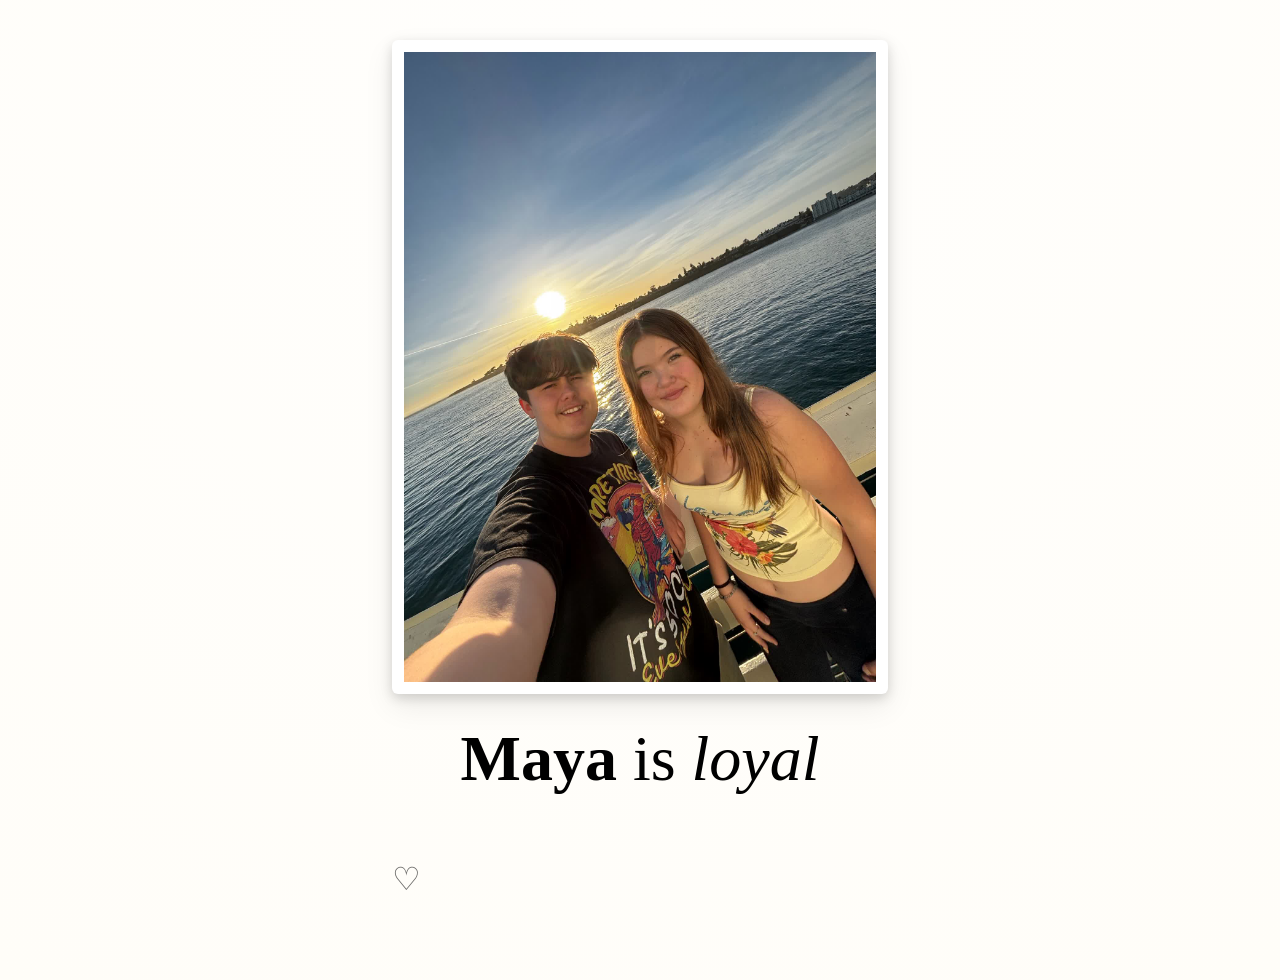
==== index.html @ 71b5dd23 "Update index.html" ====
<!DOCTYPE html>

<html lang="en">
<head>
    <meta charset="UTF-8">
    <meta name="viewport" content="width=device-width, initial-scale=1.0">
    <title>Toma Loves Maya</title>

<link rel="stylesheet" href="style.css">

</head>

<body>

<div id="page">

    <img id="maya-image">

    <p id="text">
        <strong>Maya</strong> is <em id="adjective"></em>
    </p>

    <div id="heart">♡</div>

</div>

<script src="script.js" defer></script>

</body>
</html>
---- style.css ----
#page {
    opacity: 0;
}

#page.show {
    animation: fadeIn 1s ease forwards;
}

@import url('https://fonts.googleapis.com/css2?family=Give+You+Glory&display=swap');

body {
    font-family: "Give You Glory", cursive;

    background: radial-gradient(circle at top, #fffefc 0%, #fffdf8 100%);

    display: flex;
    flex-direction: column;
    align-items: center;

    margin: 40px 20px;
    min-height: 100vh;
}

img {
    max-width: min(90vw, 600px);
    max-height: 70vh;

    background: white;
    padding: 12px;

    border-radius: 6px;

    box-shadow:
        0 4px 12px rgba(0, 0, 0, 0.15),
        0 12px 30px rgba(0, 0, 0, 0.08);

    animation: fadeIn 1s ease;
}

#text {
    margin-top: 24px;
    font-size: clamp(2rem, 5vw, 4rem);
    text-align: center;

    animation: fadeIn 1.2s ease;
}

strong {
    font-weight: 700;
}

em {
    font-style: italic;
}

#heart {
    margin-top: 18px;
    font-size: 2rem;
    opacity: 0.6;

    animation: fadeIn 1.5s ease;
}

@keyframes fadeIn {
    from {
        opacity: 0;
        transform: translateY(12px);
    }

    to {
        opacity: 1;
        transform: translateY(0);
    }
}
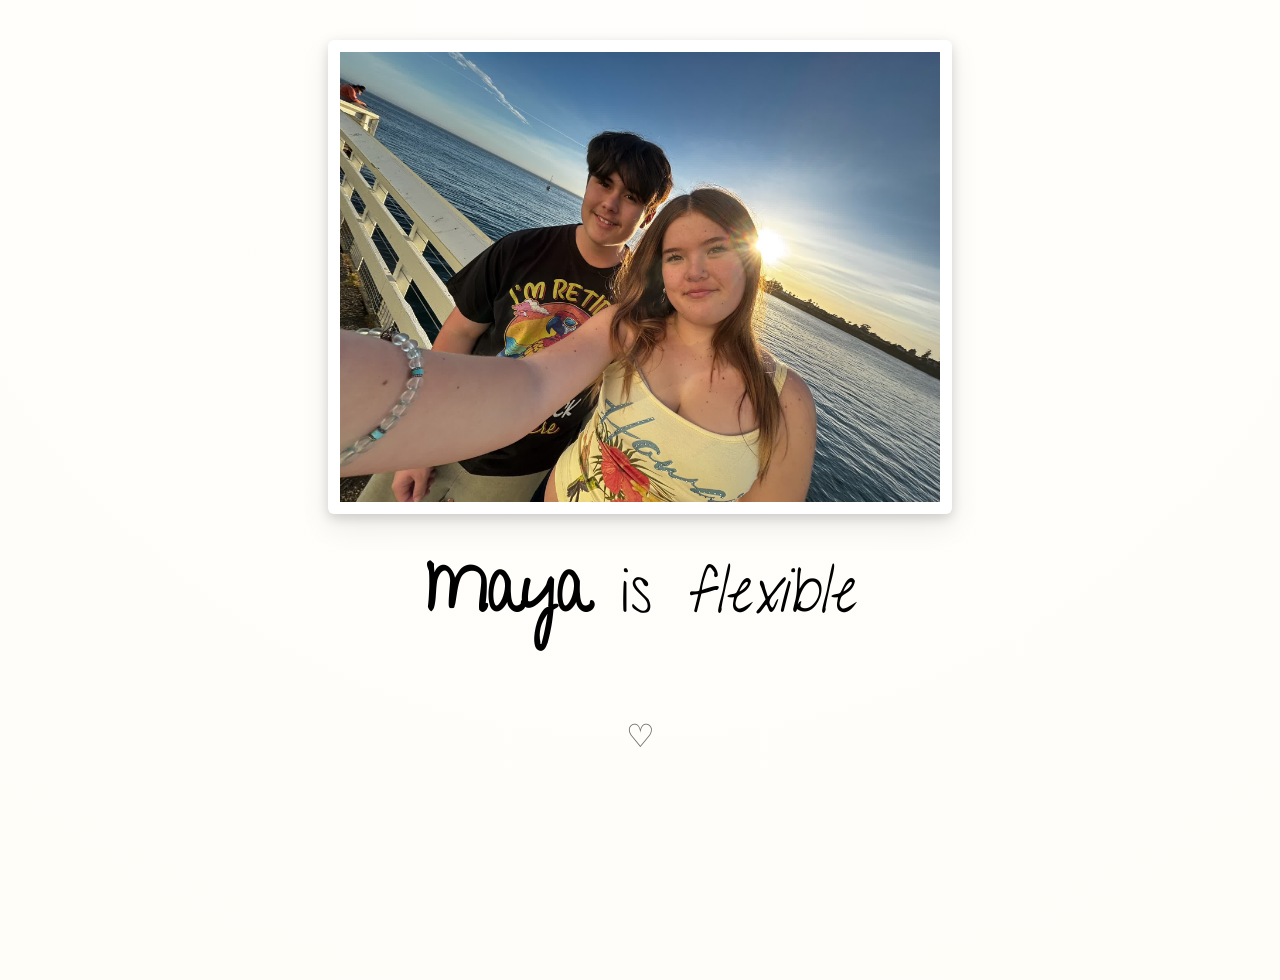
==== commit 16f11c52: "Update index.html" ====
--- a/index.html
+++ b/index.html
@@ -5,6 +5,10 @@
     <meta charset="UTF-8">
     <meta name="viewport" content="width=device-width, initial-scale=1.0">
     <title>Toma Loves Maya</title>
+
+<link rel="preconnect" href="https://fonts.googleapis.com">
+<link rel="preconnect" href="https://fonts.gstatic.com" crossorigin>
+<link href="https://fonts.googleapis.com/css2?family=Give+You+Glory&display=swap" rel="stylesheet">
 
 <link rel="stylesheet" href="style.css">
 
--- a/style.css
+++ b/style.css
@@ -59,6 +59,9 @@
     opacity: 0.6;
 
     animation: fadeIn 1.5s ease;
+
+    width: 100%;
+    text-align: center;
 }
 
 @keyframes fadeIn {
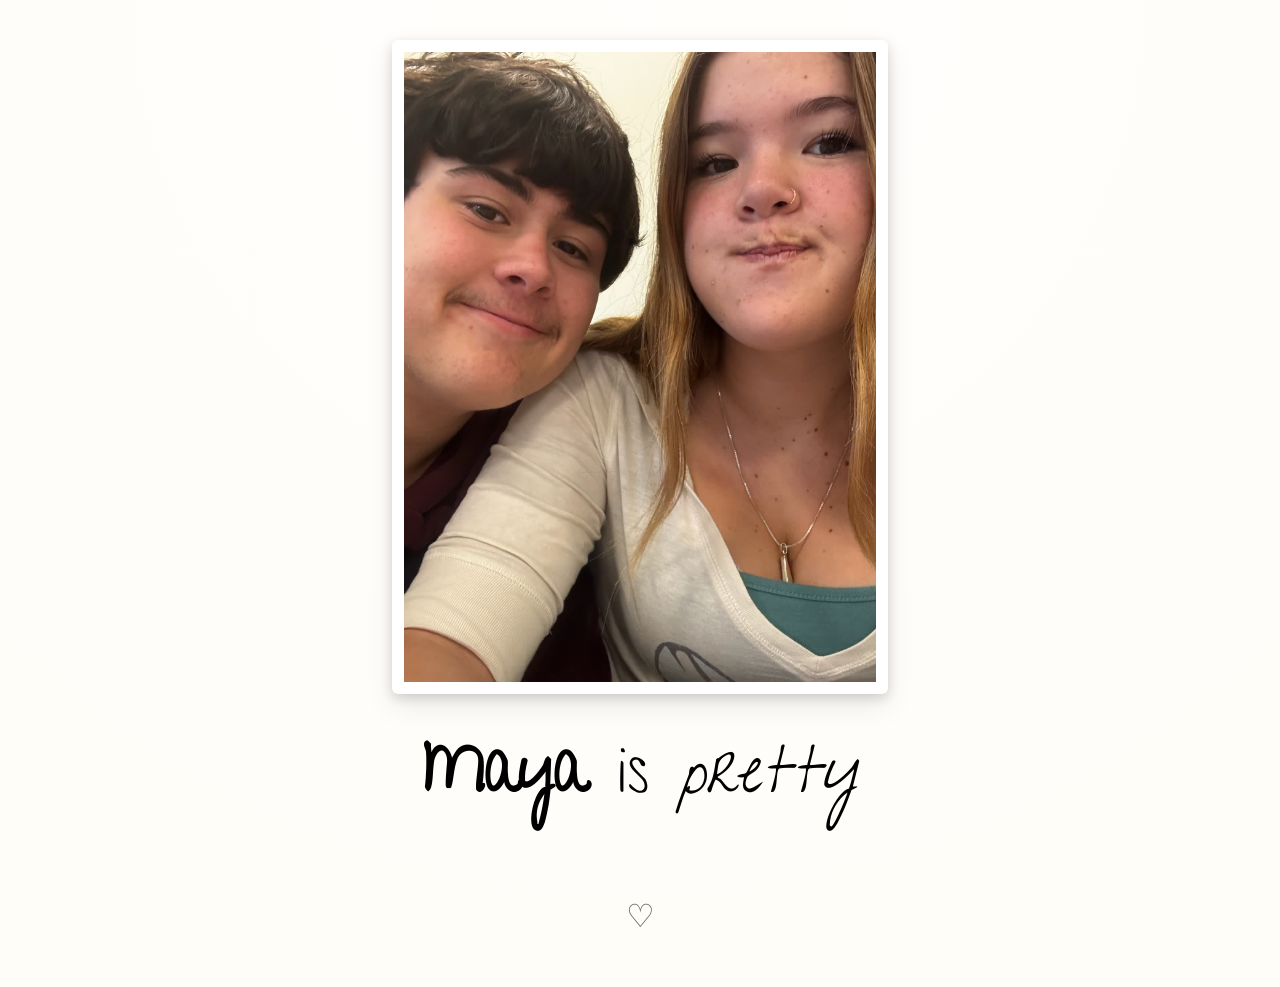
==== commit 4846db6a: "add favicons" ====
--- a/index.html
+++ b/index.html
@@ -5,6 +5,11 @@
     <meta charset="UTF-8">
     <meta name="viewport" content="width=device-width, initial-scale=1.0">
     <title>Toma Loves Maya</title>
+
+<link rel="apple-touch-icon" sizes="180x180" href="/apple-touch-icon.png">
+<link rel="icon" type="image/png" sizes="32x32" href="/favicon-32x32.png">
+<link rel="icon" type="image/png" sizes="16x16" href="/favicon-16x16.png">
+<link rel="manifest" href="/site.webmanifest">
 
 <link rel="preconnect" href="https://fonts.googleapis.com">
 <link rel="preconnect" href="https://fonts.gstatic.com" crossorigin>
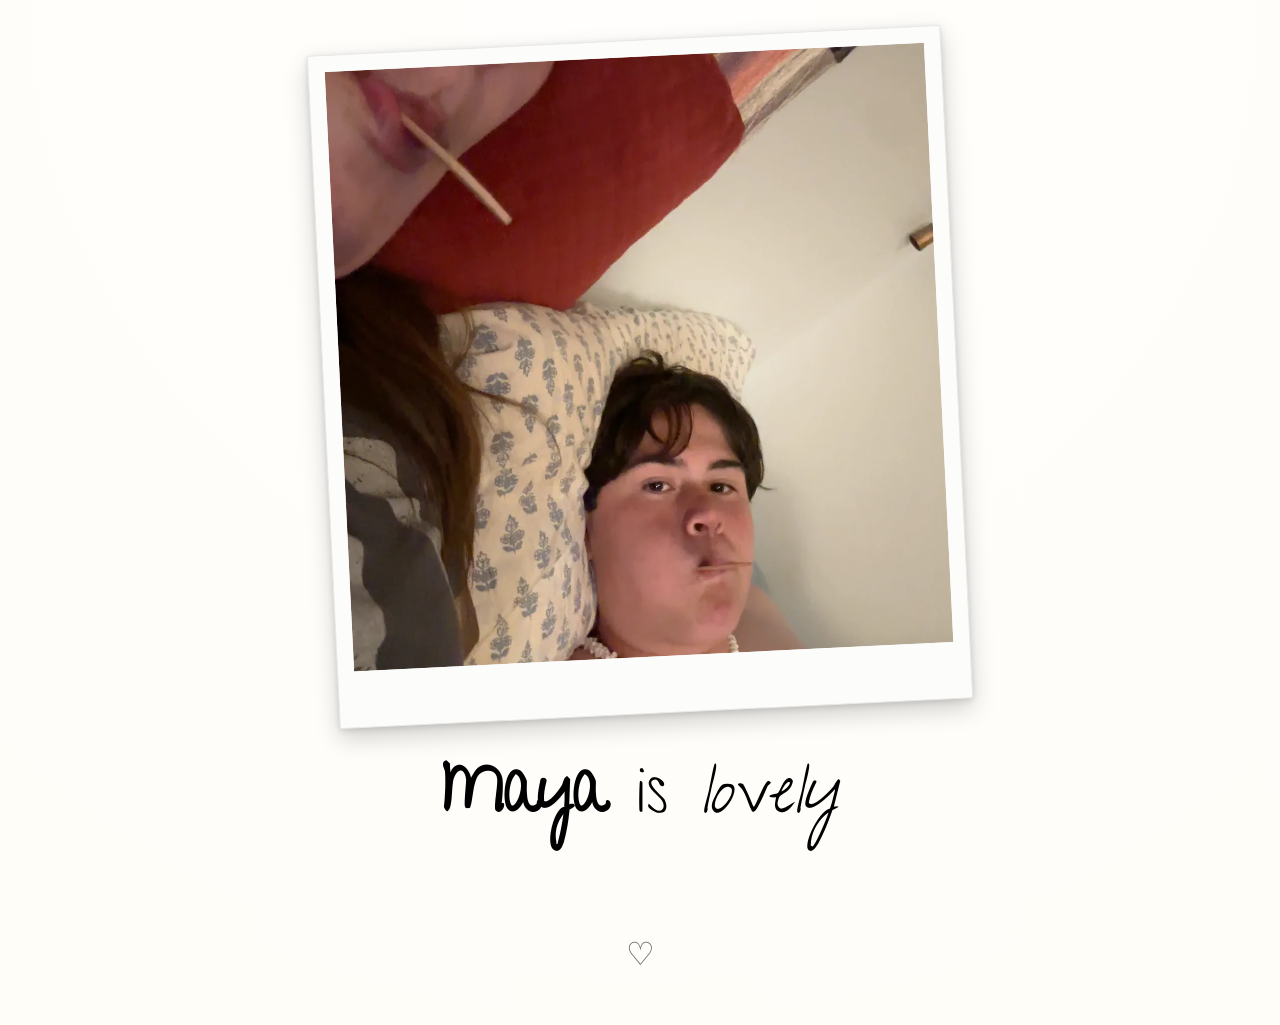
==== commit da64caf6: "seperate image" ====
--- a/index.html
+++ b/index.html
@@ -21,9 +21,13 @@
 
 <body>
 
+<div id="photo">
+    
+    <img id="maya-image">
+    
+</div>
+
 <div id="page">
-
-    <img id="maya-image">
 
     <p id="text">
         <strong>Maya</strong> is <em id="adjective"></em>
--- a/style.css
+++ b/style.css
@@ -1,5 +1,9 @@
 #page {
     opacity: 0;
+
+    display: flex;
+    flex-direction: column;
+    align-items: center;
 }
 
 #page.show {
@@ -22,25 +26,33 @@
 }
 
 img {
-    max-width: min(90vw, 600px);
+    width: min(75vw, 600px);
+    height: min(75vw, 600px);
     max-height: 70vh;
+    object-fit: contain;
 
-    background: white;
-    padding: 12px;
+    background: #fcfcfa;
 
-    border-radius: 6px;
+    padding: 16px 16px 56px 16px;
+
+    border: 1px solid #e8e8e8;
 
     box-shadow:
-        0 4px 12px rgba(0, 0, 0, 0.15),
-        0 12px 30px rgba(0, 0, 0, 0.08);
+        0 2px 6px rgba(0, 0, 0, 0.12),
+        0 10px 25px rgba(0, 0, 0, 0.18);
 
-    animation: fadeIn 1s ease;
+    border-radius: 2px;
+
+    transform-origin: center center;
 }
 
 #text {
     margin-top: 24px;
     font-size: clamp(2rem, 5vw, 4rem);
     text-align: center;
+
+    max-width: min(90vw, 800px);
+    text-wrap: balance;
 
     animation: fadeIn 1.2s ease;
 }
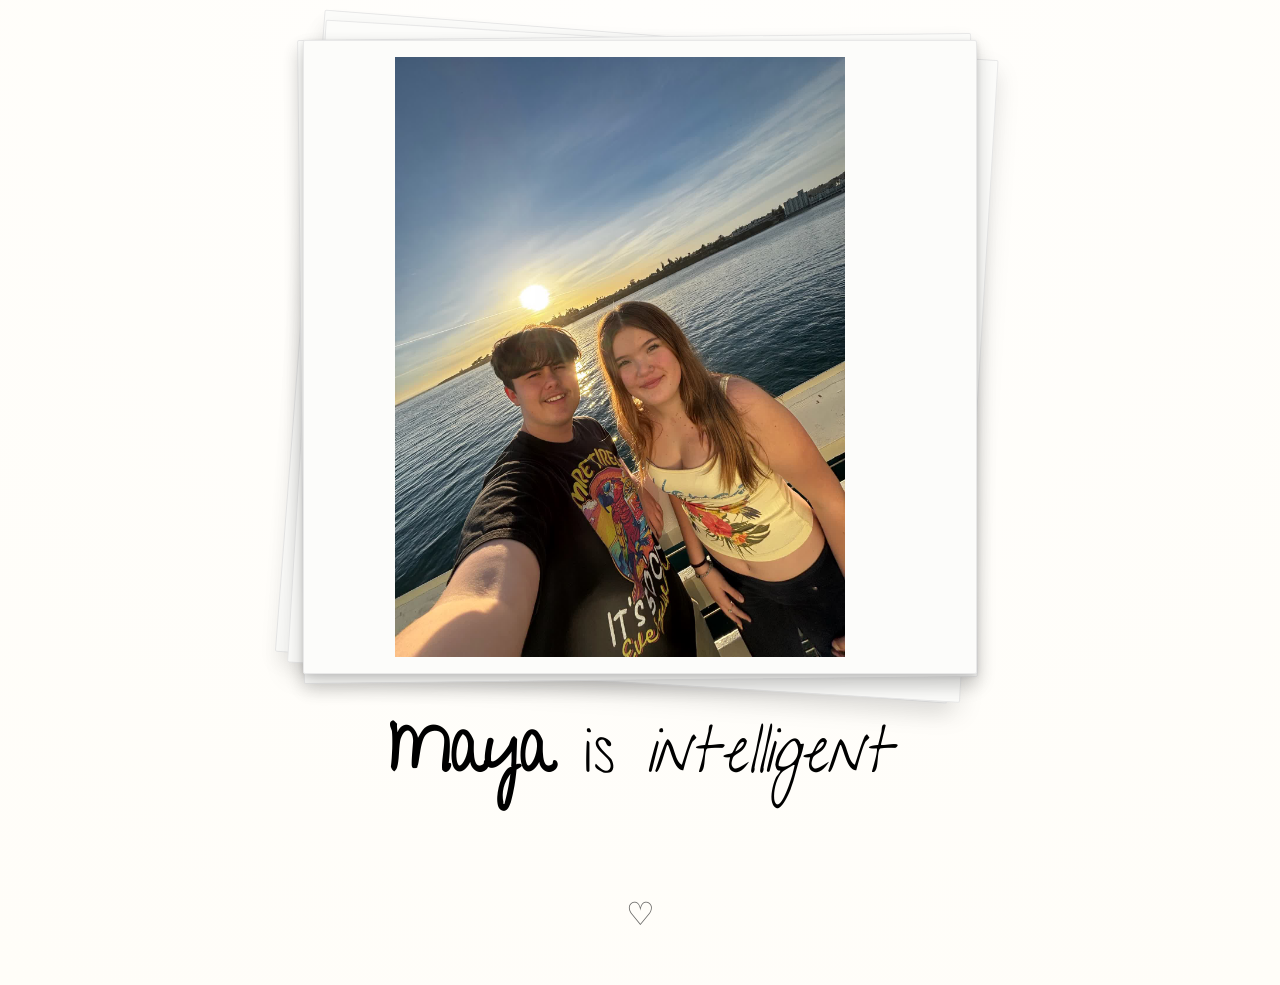
==== commit f0ccc913: "adding double countdowns" ====
--- a/index.html
+++ b/index.html
@@ -34,6 +34,7 @@
     </p>
 
     <div id="heart">♡</div>
+    <div id="countdown"></div>
 
 </div>
 
--- a/style.css
+++ b/style.css
@@ -25,7 +25,36 @@
     min-height: 100vh;
 }
 
+#photo {
+    position: relative;
+    display: inline-block;
+}
+
+.stack {
+    position: absolute;
+    inset: 0;
+    background: #fcfcfa;
+    border: 1px solid #e8e8e8;
+    border-radius: 2px;
+    pointer-events: none;
+
+    opacity: 0;
+    animation: stackFade 1s ease forwards;
+}
+
+@keyframes stackFade {
+    from {
+        opacity: 0;
+    }
+    to {
+        opacity: 1;
+    }
+}
+
 img {
+    position: relative;
+    z-index: 10;
+
     width: min(75vw, 600px);
     height: min(75vw, 600px);
     max-height: 70vh;
@@ -37,13 +66,14 @@
 
     border: 1px solid #e8e8e8;
 
-    box-shadow:
-        0 2px 6px rgba(0, 0, 0, 0.12),
-        0 10px 25px rgba(0, 0, 0, 0.18);
+    box-shadow: var(--shadow);
 
     border-radius: 2px;
 
     transform-origin: center center;
+
+    opacity: 0;
+    animation: fadeIn 1s ease forwards;
 }
 
 #text {
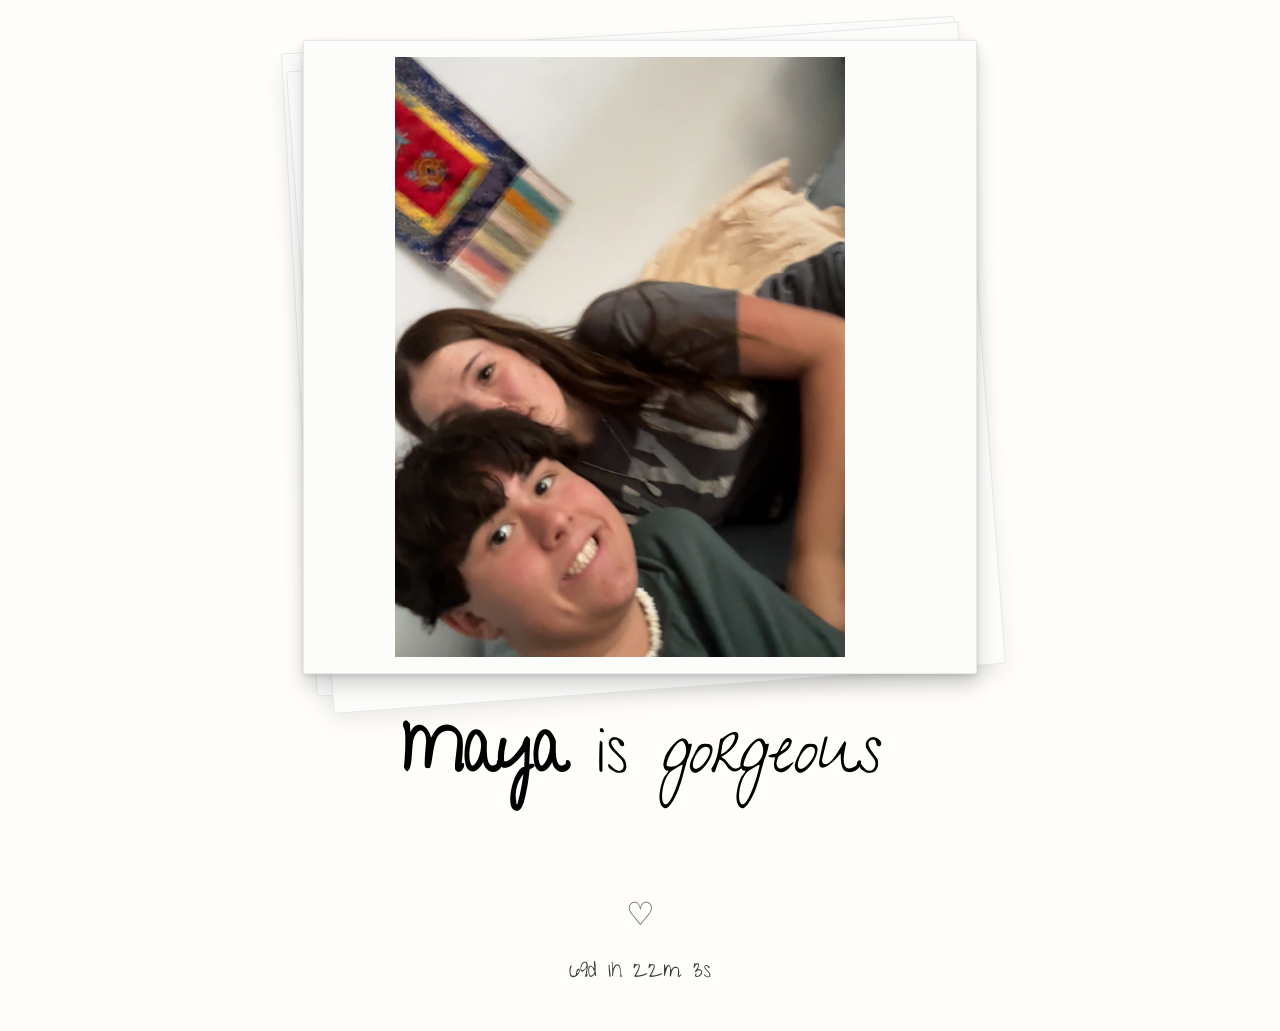
==== commit bcf65ff3: "temp update to miss so much" ====
--- a/index.html
+++ b/index.html
@@ -30,7 +30,7 @@
 <div id="page">
 
     <p id="text">
-        <strong>Maya</strong> is <em id="adjective"></em>
+        <strong>Maya</strong> I miss you so much right now 
     </p>
 
     <div id="heart">♡</div>
--- a/style.css
+++ b/style.css
@@ -106,6 +106,20 @@
     text-align: center;
 }
 
+#countdown {
+
+    margin-top: 10px;
+
+    font-size: clamp(1rem, 2vw, 1.4rem);
+
+    text-align: center;
+
+    opacity: 0.75;
+
+    animation: fadeIn 1.8s ease;
+
+}
+
 @keyframes fadeIn {
     from {
         opacity: 0;
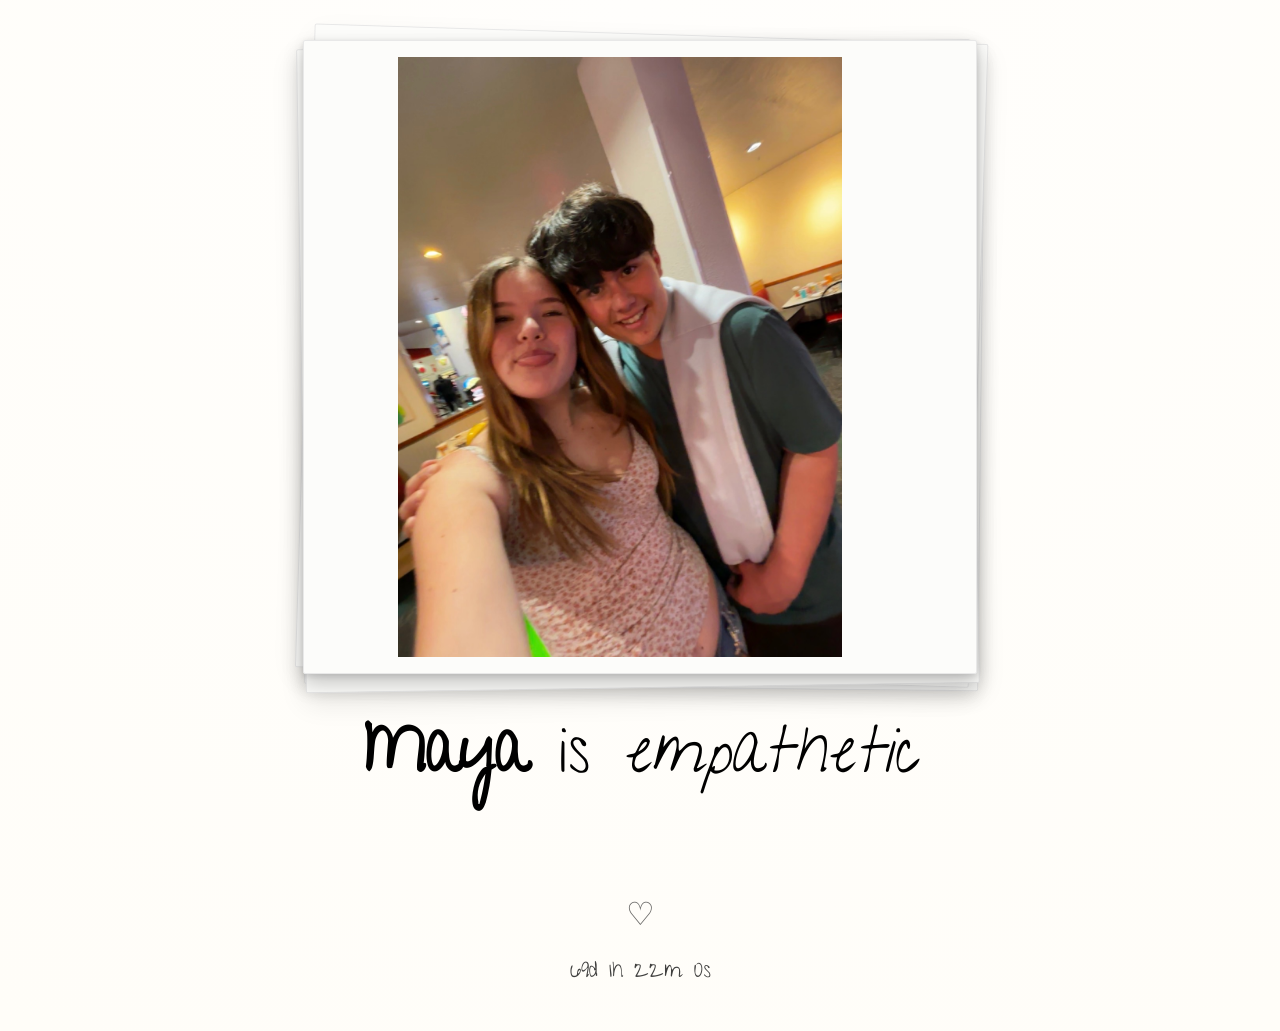
==== commit a120ff93: "update" ====
--- a/index.html
+++ b/index.html
@@ -29,9 +29,7 @@
 
 <div id="page">
 
-    <p id="text">
-        <strong>Maya</strong> I miss you so much right now 
-    </p>
+    <p id="text"><strong>Maya</strong> darling I miss you so much right now</p>
 
     <div id="heart">♡</div>
     <div id="countdown"></div>
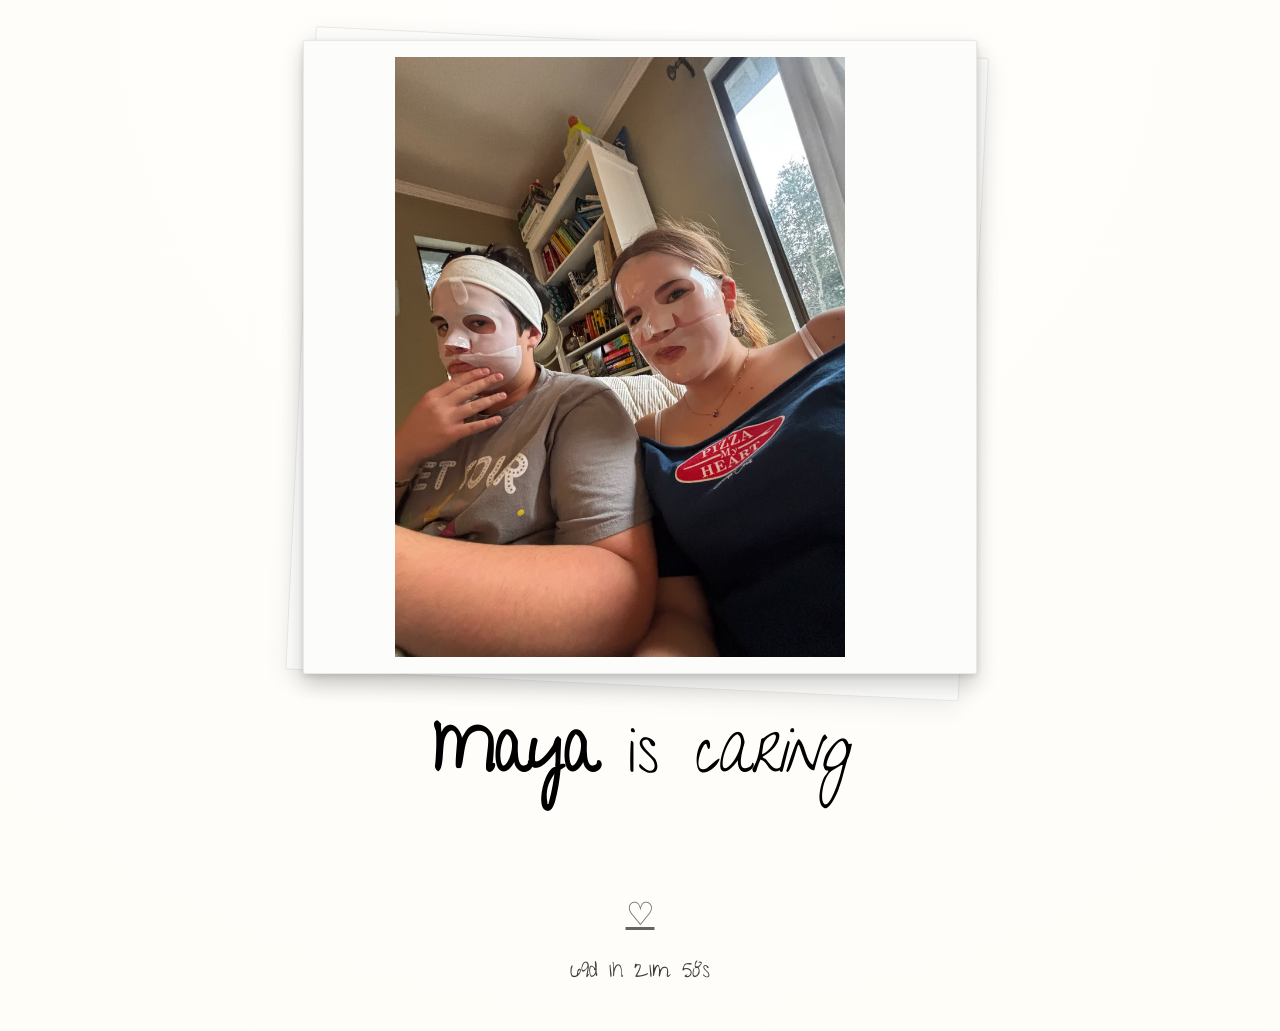
==== commit 93d42144: "Add files via upload" ====
--- a/index.html
+++ b/index.html
@@ -29,7 +29,9 @@
 
 <div id="page">
 
-    <p id="text"><strong>Maya</strong> darling I miss you so much right now</p>
+    <p id="text">
+        <strong>Maya</strong> is <em id="adjective"></em>
+    </p>
 
     <div id="heart">♡</div>
     <div id="countdown"></div>
